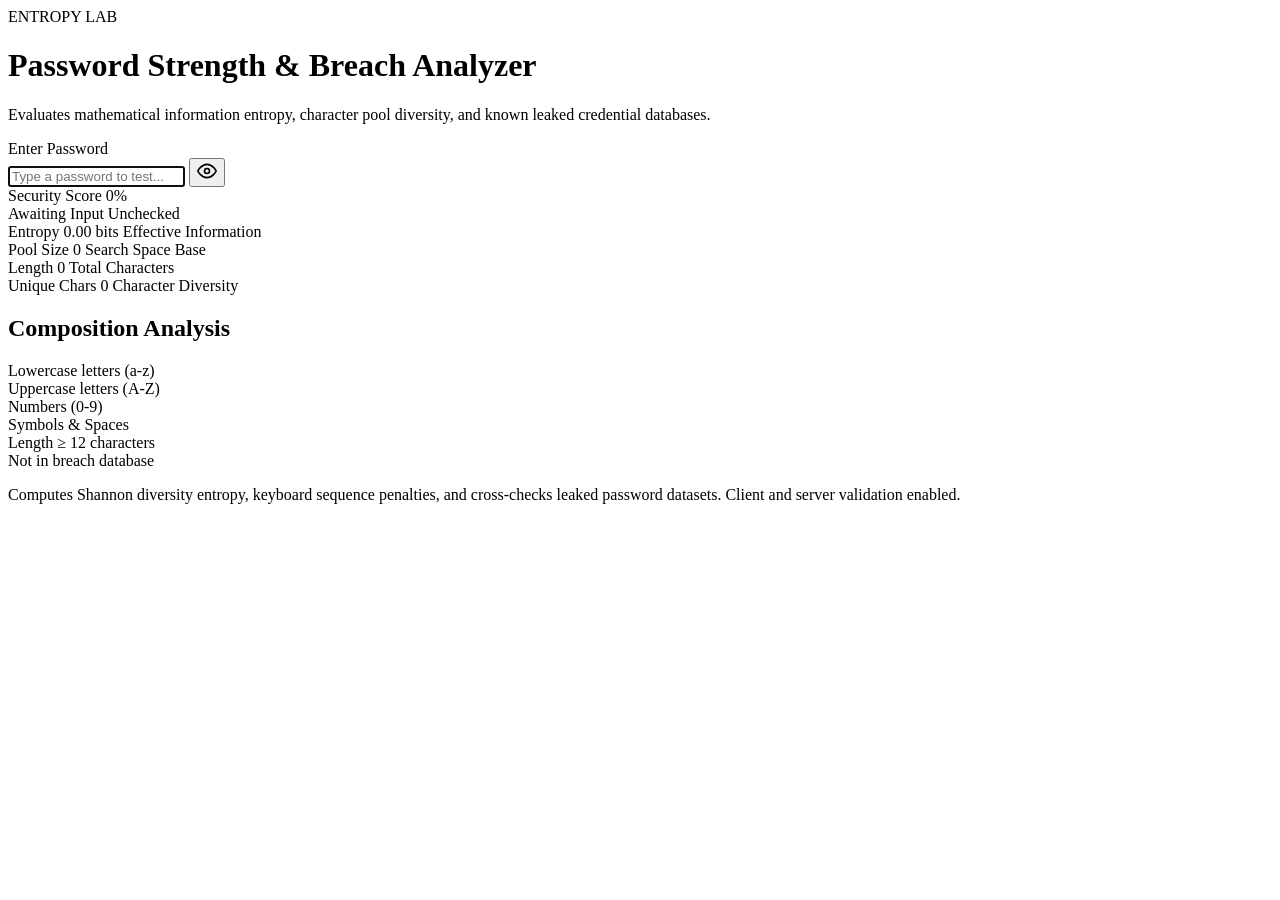
==== public/index.html @ 1df645a5 "Initial commit: Password Strength Checker with Vercel deployment support" ====
<!DOCTYPE html>
<html lang="en">
<head>
  <meta charset="UTF-8" />
  <meta name="viewport" content="width=device-width, initial-scale=1.0" />
  <title>Password Security & Entropy Analyzer</title>
  <link rel="stylesheet" href="/style.css" />
  <link rel="preconnect" href="https://fonts.googleapis.com">
  <link rel="preconnect" href="https://fonts.gstatic.com" crossorigin>
  <link href="https://fonts.googleapis.com/css2?family=JetBrains+Mono:wght@400;500;600&family=Plus+Jakarta+Sans:wght@400;500;600;700&display=swap" rel="stylesheet">
</head>
<body>
  <main class="app-shell">
    <header class="app-header">
      <div class="brand-line">
        <span class="brand-dot"></span>
        <span class="brand-title">ENTROPY LAB</span>
      </div>
      <h1>Password Strength & Breach Analyzer</h1>
      <p class="subtitle">Evaluates mathematical information entropy, character pool diversity, and known leaked credential databases.</p>
    </header>

    <section class="card">
      <div class="input-group">
        <label for="password-input">Enter Password</label>
        <div class="input-wrapper">
          <input 
            type="password" 
            id="password-input" 
            placeholder="Type a password to test..." 
            autocomplete="off"
            spellcheck="false"
            autofocus
          />
          <button type="button" id="toggle-visibility" class="icon-btn" aria-label="Toggle password visibility" title="Show/Hide">
            <svg id="eye-icon" width="20" height="20" viewBox="0 0 24 24" fill="none" stroke="currentColor" stroke-width="2" stroke-linecap="round" stroke-linejoin="round">
              <path d="M1 12s4-8 11-8 11 8 11 8-4 8-11 8-11-8-11-8z"></path>
              <circle cx="12" cy="12" r="3"></circle>
            </svg>
          </button>
        </div>
      </div>

      <div class="meter-container">
        <div class="meter-header">
          <span class="meter-label">Security Score</span>
          <span id="score-text" class="score-display">0%</span>
        </div>
        <div class="meter-track">
          <div id="meter-fill" class="meter-fill"></div>
        </div>
        <div class="status-row">
          <span id="level-badge" class="badge neutral">Awaiting Input</span>
          <span id="breach-status" class="breach-badge clean">Unchecked</span>
        </div>
      </div>

      <div class="metrics-grid">
        <div class="metric-card">
          <span class="metric-label">Entropy</span>
          <span id="metric-entropy" class="metric-value">0.00 bits</span>
          <span class="metric-sub">Effective Information</span>
        </div>
        <div class="metric-card">
          <span class="metric-label">Pool Size</span>
          <span id="metric-pool" class="metric-value">0</span>
          <span class="metric-sub">Search Space Base</span>
        </div>
        <div class="metric-card">
          <span class="metric-label">Length</span>
          <span id="metric-length" class="metric-value">0</span>
          <span class="metric-sub">Total Characters</span>
        </div>
        <div class="metric-card">
          <span class="metric-label">Unique Chars</span>
          <span id="metric-unique" class="metric-value">0</span>
          <span class="metric-sub">Character Diversity</span>
        </div>
      </div>

      <div class="criteria-card">
        <h2 class="criteria-title">Composition Analysis</h2>
        <div class="criteria-list">
          <div id="crit-lower" class="crit-item">
            <span class="crit-indicator"></span>
            <span>Lowercase letters (a-z)</span>
          </div>
          <div id="crit-upper" class="crit-item">
            <span class="crit-indicator"></span>
            <span>Uppercase letters (A-Z)</span>
          </div>
          <div id="crit-digit" class="crit-item">
            <span class="crit-indicator"></span>
            <span>Numbers (0-9)</span>
          </div>
          <div id="crit-symbol" class="crit-item">
            <span class="crit-indicator"></span>
            <span>Symbols &amp; Spaces</span>
          </div>
          <div id="crit-length" class="crit-item">
            <span class="crit-indicator"></span>
            <span>Length &ge; 12 characters</span>
          </div>
          <div id="crit-leak" class="crit-item">
            <span class="crit-indicator"></span>
            <span>Not in breach database</span>
          </div>
        </div>
      </div>
    </section>

    <footer class="app-footer">
      <p>Computes Shannon diversity entropy, keyboard sequence penalties, and cross-checks leaked password datasets. Client and server validation enabled.</p>
    </footer>
  </main>

  <script src="/app.js"></script>
</body>
</html>
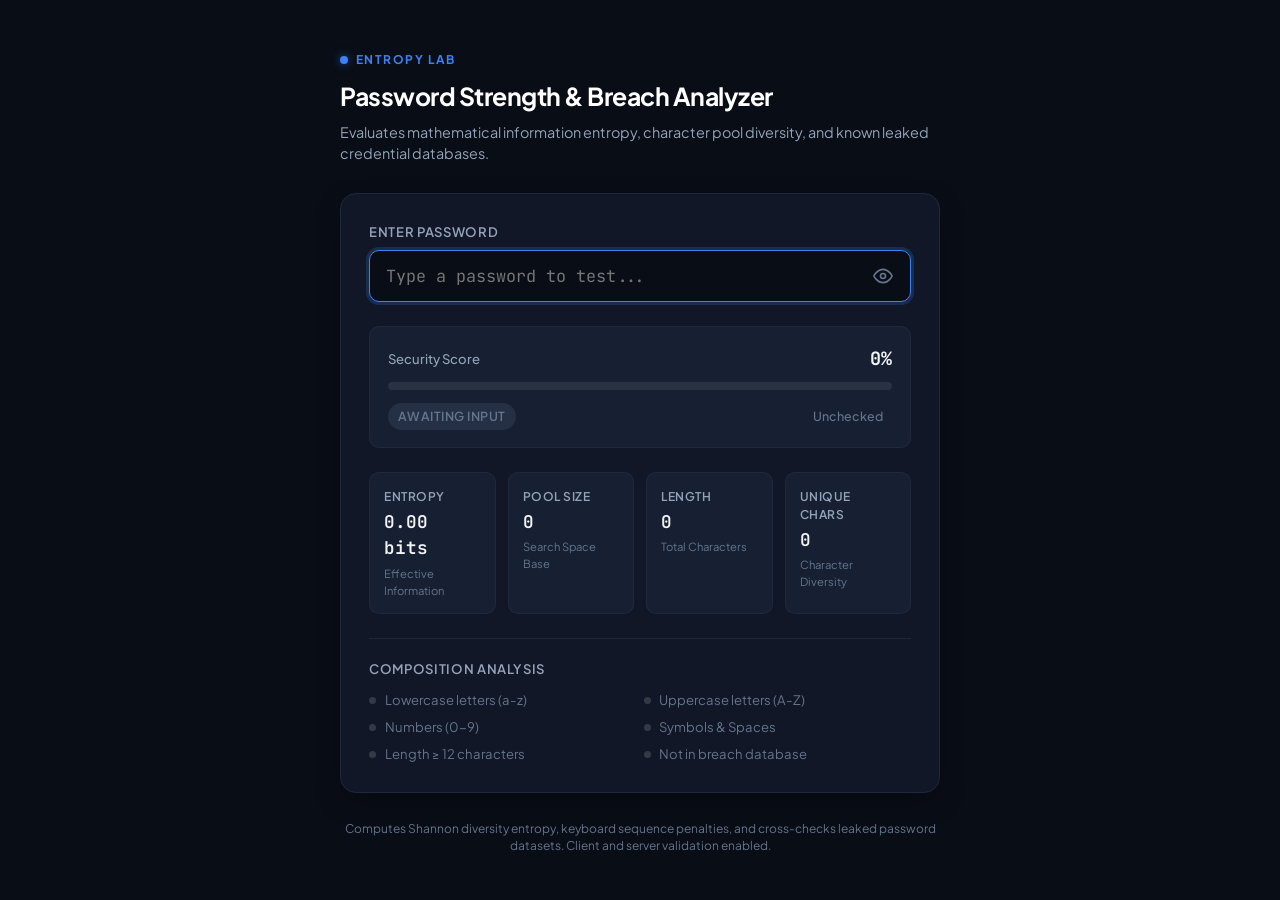
==== commit 707bcf62: "Fresh clean rebuild: complete entropy engine, breach detector, and clean UI" ====
--- a/public/index.html
+++ b/public/index.html
@@ -3,8 +3,8 @@
 <head>
   <meta charset="UTF-8" />
   <meta name="viewport" content="width=device-width, initial-scale=1.0" />
-  <title>Password Security & Entropy Analyzer</title>
-  <link rel="stylesheet" href="/style.css" />
+  <title>Password Security &amp; Entropy Analyzer</title>
+  <link rel="stylesheet" href="style.css" />
   <link rel="preconnect" href="https://fonts.googleapis.com">
   <link rel="preconnect" href="https://fonts.gstatic.com" crossorigin>
   <link href="https://fonts.googleapis.com/css2?family=JetBrains+Mono:wght@400;500;600&family=Plus+Jakarta+Sans:wght@400;500;600;700&display=swap" rel="stylesheet">
@@ -16,7 +16,7 @@
         <span class="brand-dot"></span>
         <span class="brand-title">ENTROPY LAB</span>
       </div>
-      <h1>Password Strength & Breach Analyzer</h1>
+      <h1>Password Strength &amp; Breach Analyzer</h1>
       <p class="subtitle">Evaluates mathematical information entropy, character pool diversity, and known leaked credential databases.</p>
     </header>
 
@@ -114,7 +114,6 @@
     </footer>
   </main>
 
-  <script src="/app.js"></script>
+  <script src="app.js"></script>
 </body>
 </html>
-
--- a/public/style.css
+++ b/public/style.css
@@ -0,0 +1,394 @@
+:root {
+  --bg-main: #090d16;
+  --bg-card: #111726;
+  --bg-card-sub: #172033;
+  --border-color: #1e293b;
+  --border-focus: #3b82f6;
+  
+  --text-main: #f3f4f6;
+  --text-muted: #94a3b8;
+  --text-dim: #64748b;
+
+  --accent-blue: #3b82f6;
+  
+  --color-danger: #ef4444;
+  --color-warning: #f97316;
+  --color-medium: #eab308;
+  --color-strong: #22c55e;
+  --color-super: #10b981;
+  --color-neutral: #64748b;
+
+  --radius-sm: 6px;
+  --radius-md: 10px;
+  --radius-lg: 16px;
+}
+
+* {
+  box-sizing: border-box;
+  margin: 0;
+  padding: 0;
+}
+
+body {
+  font-family: 'Plus Jakarta Sans', -apple-system, BlinkMacSystemFont, "Segoe UI", Roboto, sans-serif;
+  background-color: var(--bg-main);
+  color: var(--text-main);
+  min-height: 100vh;
+  display: flex;
+  align-items: center;
+  justify-content: center;
+  padding: 2rem 1rem;
+  line-height: 1.5;
+  -webkit-font-smoothing: antialiased;
+}
+
+.app-shell {
+  width: 100%;
+  max-width: 600px;
+  display: flex;
+  flex-direction: column;
+  gap: 1.75rem;
+}
+
+.app-header {
+  text-align: left;
+}
+
+.brand-line {
+  display: inline-flex;
+  align-items: center;
+  gap: 0.5rem;
+  margin-bottom: 0.6rem;
+}
+
+.brand-dot {
+  width: 8px;
+  height: 8px;
+  border-radius: 50%;
+  background-color: var(--accent-blue);
+  box-shadow: 0 0 10px rgba(59, 130, 246, 0.6);
+}
+
+.brand-title {
+  font-size: 0.75rem;
+  font-weight: 700;
+  letter-spacing: 0.12em;
+  color: var(--accent-blue);
+  text-transform: uppercase;
+}
+
+.app-header h1 {
+  font-size: 1.55rem;
+  font-weight: 700;
+  letter-spacing: -0.02em;
+  color: #ffffff;
+  margin-bottom: 0.4rem;
+}
+
+.subtitle {
+  font-size: 0.9rem;
+  color: var(--text-muted);
+}
+
+.card {
+  background: var(--bg-card);
+  border: 1px solid var(--border-color);
+  border-radius: var(--radius-lg);
+  padding: 1.75rem;
+  box-shadow: 0 10px 30px -10px rgba(0, 0, 0, 0.5);
+  display: flex;
+  flex-direction: column;
+  gap: 1.5rem;
+}
+
+.input-group {
+  display: flex;
+  flex-direction: column;
+  gap: 0.5rem;
+}
+
+.input-group label {
+  font-size: 0.82rem;
+  font-weight: 600;
+  color: var(--text-muted);
+  text-transform: uppercase;
+  letter-spacing: 0.05em;
+}
+
+.input-wrapper {
+  position: relative;
+  display: flex;
+  align-items: center;
+}
+
+.input-wrapper input {
+  width: 100%;
+  background: var(--bg-main);
+  border: 1px solid var(--border-color);
+  border-radius: var(--radius-md);
+  padding: 0.9rem 3rem 0.9rem 1rem;
+  font-size: 1.05rem;
+  font-family: 'JetBrains Mono', monospace;
+  color: var(--text-main);
+  outline: none;
+  transition: border-color 0.2s ease, box-shadow 0.2s ease;
+}
+
+.input-wrapper input:focus {
+  border-color: var(--border-focus);
+  box-shadow: 0 0 0 3px rgba(59, 130, 246, 0.2);
+}
+
+.icon-btn {
+  position: absolute;
+  right: 0.75rem;
+  background: transparent;
+  border: none;
+  color: var(--text-dim);
+  cursor: pointer;
+  display: flex;
+  align-items: center;
+  justify-content: center;
+  padding: 0.4rem;
+  border-radius: var(--radius-sm);
+  transition: color 0.15s ease, background 0.15s ease;
+}
+
+.icon-btn:hover {
+  color: var(--text-main);
+  background: var(--bg-card-sub);
+}
+
+.meter-container {
+  display: flex;
+  flex-direction: column;
+  gap: 0.6rem;
+  background: var(--bg-card-sub);
+  padding: 1.1rem;
+  border-radius: var(--radius-md);
+  border: 1px solid rgba(255, 255, 255, 0.04);
+}
+
+.meter-header {
+  display: flex;
+  justify-content: space-between;
+  align-items: center;
+}
+
+.meter-label {
+  font-size: 0.82rem;
+  color: var(--text-muted);
+  font-weight: 500;
+}
+
+.score-display {
+  font-family: 'JetBrains Mono', monospace;
+  font-size: 1.15rem;
+  font-weight: 700;
+  color: var(--text-main);
+}
+
+.meter-track {
+  width: 100%;
+  height: 8px;
+  background: rgba(255, 255, 255, 0.08);
+  border-radius: 999px;
+  overflow: hidden;
+}
+
+.meter-fill {
+  height: 100%;
+  width: 0%;
+  background: var(--color-neutral);
+  border-radius: 999px;
+  transition: width 0.35s cubic-bezier(0.4, 0, 0.2, 1), background-color 0.35s ease;
+}
+
+.status-row {
+  display: flex;
+  justify-content: space-between;
+  align-items: center;
+  padding-top: 0.2rem;
+}
+
+.badge {
+  font-size: 0.78rem;
+  font-weight: 600;
+  padding: 0.25rem 0.65rem;
+  border-radius: 999px;
+  text-transform: uppercase;
+  letter-spacing: 0.04em;
+}
+
+.badge.neutral {
+  background: rgba(148, 163, 184, 0.12);
+  color: var(--color-neutral);
+}
+
+.badge.compromised {
+  background: rgba(239, 68, 68, 0.16);
+  color: var(--color-danger);
+  border: 1px solid rgba(239, 68, 68, 0.35);
+}
+
+.badge.very-weak {
+  background: rgba(239, 68, 68, 0.15);
+  color: var(--color-danger);
+}
+
+.badge.weak {
+  background: rgba(249, 115, 22, 0.15);
+  color: var(--color-warning);
+}
+
+.badge.medium {
+  background: rgba(234, 179, 8, 0.15);
+  color: var(--color-medium);
+}
+
+.badge.strong {
+  background: rgba(34, 197, 94, 0.15);
+  color: var(--color-strong);
+}
+
+.badge.very-strong {
+  background: rgba(16, 185, 129, 0.15);
+  color: var(--color-super);
+}
+
+.breach-badge {
+  font-size: 0.78rem;
+  font-weight: 500;
+  padding: 0.25rem 0.6rem;
+  border-radius: var(--radius-sm);
+  display: inline-flex;
+  align-items: center;
+  gap: 0.35rem;
+}
+
+.breach-badge.clean {
+  color: var(--text-dim);
+}
+
+.breach-badge.safe {
+  color: var(--color-strong);
+  background: rgba(34, 197, 94, 0.08);
+}
+
+.breach-badge.compromised {
+  color: var(--color-danger);
+  background: rgba(239, 68, 68, 0.12);
+  font-weight: 600;
+}
+
+.metrics-grid {
+  display: grid;
+  grid-template-columns: repeat(2, 1fr);
+  gap: 0.75rem;
+}
+
+@media (min-width: 520px) {
+  .metrics-grid {
+    grid-template-columns: repeat(4, 1fr);
+  }
+}
+
+.metric-card {
+  background: var(--bg-card-sub);
+  border: 1px solid rgba(255, 255, 255, 0.04);
+  padding: 0.9rem;
+  border-radius: var(--radius-md);
+  display: flex;
+  flex-direction: column;
+  gap: 0.2rem;
+}
+
+.metric-label {
+  font-size: 0.75rem;
+  color: var(--text-muted);
+  text-transform: uppercase;
+  letter-spacing: 0.04em;
+  font-weight: 600;
+}
+
+.metric-value {
+  font-family: 'JetBrains Mono', monospace;
+  font-size: 1.1rem;
+  font-weight: 600;
+  color: var(--text-main);
+}
+
+.metric-sub {
+  font-size: 0.7rem;
+  color: var(--text-dim);
+}
+
+.criteria-card {
+  display: flex;
+  flex-direction: column;
+  gap: 0.75rem;
+  border-top: 1px solid var(--border-color);
+  padding-top: 1.25rem;
+}
+
+.criteria-title {
+  font-size: 0.82rem;
+  font-weight: 600;
+  color: var(--text-muted);
+  text-transform: uppercase;
+  letter-spacing: 0.05em;
+}
+
+.criteria-list {
+  display: grid;
+  grid-template-columns: 1fr;
+  gap: 0.45rem;
+}
+
+@media (min-width: 480px) {
+  .criteria-list {
+    grid-template-columns: 1fr 1fr;
+  }
+}
+
+.crit-item {
+  display: flex;
+  align-items: center;
+  gap: 0.55rem;
+  font-size: 0.82rem;
+  color: var(--text-dim);
+  transition: color 0.2s ease;
+}
+
+.crit-indicator {
+  width: 7px;
+  height: 7px;
+  border-radius: 50%;
+  background: rgba(255, 255, 255, 0.15);
+  transition: background 0.2s ease, box-shadow 0.2s ease;
+}
+
+.crit-item.valid {
+  color: var(--text-main);
+}
+
+.crit-item.valid .crit-indicator {
+  background: var(--color-strong);
+  box-shadow: 0 0 6px rgba(34, 197, 94, 0.5);
+}
+
+.crit-item.failed {
+  color: var(--color-danger);
+}
+
+.crit-item.failed .crit-indicator {
+  background: var(--color-danger);
+  box-shadow: 0 0 6px rgba(239, 68, 68, 0.5);
+}
+
+.app-footer {
+  text-align: center;
+  font-size: 0.75rem;
+  color: var(--text-dim);
+  line-height: 1.4;
+}
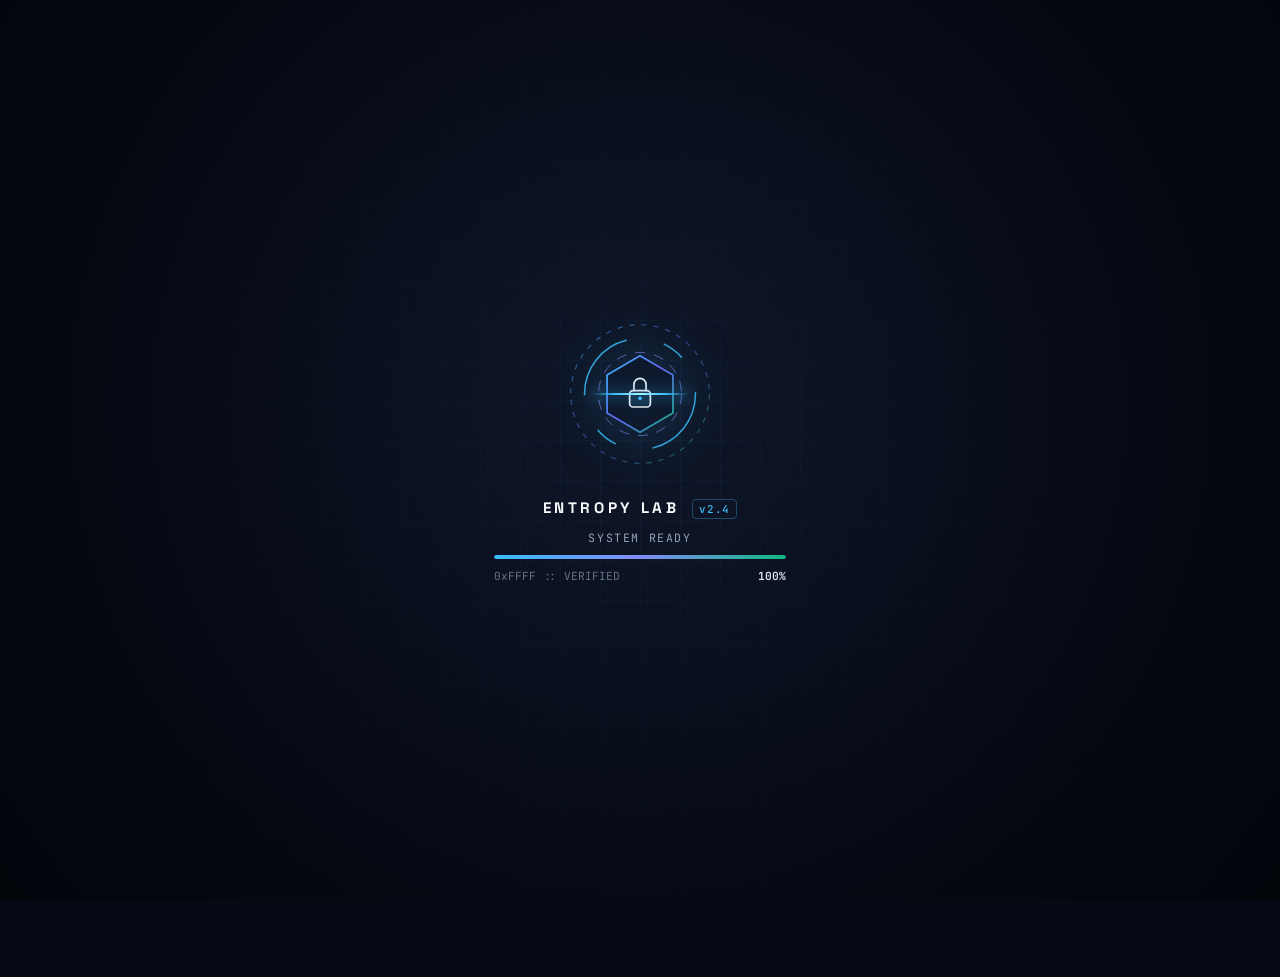
==== commit 0518f399: "Upgrade frontend with preloader, reactive canvas graphics, and entropy animations" ====
--- a/public/index.html
+++ b/public/index.html
@@ -3,34 +3,144 @@
 <head>
   <meta charset="UTF-8" />
   <meta name="viewport" content="width=device-width, initial-scale=1.0" />
-  <title>Password Security &amp; Entropy Analyzer</title>
+  <title>Entropy Lab — Password Security &amp; Breach Analyzer</title>
   <link rel="stylesheet" href="style.css" />
-  <link rel="preconnect" href="https://fonts.googleapis.com">
-  <link rel="preconnect" href="https://fonts.gstatic.com" crossorigin>
-  <link href="https://fonts.googleapis.com/css2?family=JetBrains+Mono:wght@400;500;600&family=Plus+Jakarta+Sans:wght@400;500;600;700&display=swap" rel="stylesheet">
+  <link rel="preconnect" href="https://fonts.googleapis.com" />
+  <link rel="preconnect" href="https://fonts.gstatic.com" crossorigin />
+  <link href="https://fonts.googleapis.com/css2?family=JetBrains+Mono:wght@400;500;600;700&family=Space+Grotesk:wght@500;600;700&family=Plus+Jakarta+Sans:wght@400;500;600;700&display=swap" rel="stylesheet" />
 </head>
-<body>
+<body class="is-loading" data-state="neutral">
+  <!-- Preloader / Intro Sequence -->
+  <div id="preloader" class="preloader" aria-label="Initializing security analyzer">
+    <div class="preloader-grid"></div>
+    <div class="preloader-core">
+      <div class="preloader-emblem">
+        <svg class="preloader-svg" viewBox="0 0 180 180" fill="none" xmlns="http://www.w3.org/2000/svg" aria-hidden="true">
+          <defs>
+            <linearGradient id="preGrad" x1="0%" y1="0%" x2="100%" y2="100%">
+              <stop offset="0%" stop-color="#38bdf8" />
+              <stop offset="50%" stop-color="#6366f1" />
+              <stop offset="100%" stop-color="#10b981" />
+            </linearGradient>
+          </defs>
+          <!-- Outer dashed orbital ring -->
+          <circle class="pre-ring-outer" cx="90" cy="90" r="80" stroke="url(#preGrad)" stroke-width="1.25" stroke-dasharray="6 8" opacity="0.55" />
+          <!-- Mid rotating arc -->
+          <circle class="pre-ring-mid" cx="90" cy="90" r="64" stroke="#38bdf8" stroke-width="1.75" stroke-dasharray="85 45 25 45" stroke-linecap="round" opacity="0.85" />
+          <!-- Inner counter-rotating ring -->
+          <circle class="pre-ring-inner" cx="90" cy="90" r="48" stroke="#818cf8" stroke-width="1" stroke-dasharray="12 10" opacity="0.7" />
+          <!-- Hexagonal Shield -->
+          <polygon class="pre-hex" points="90,46 128,68 128,112 90,134 52,112 52,68" stroke="url(#preGrad)" stroke-width="2" fill="rgba(15, 23, 42, 0.72)" />
+          <!-- Inner Lock Glyph -->
+          <rect x="78" y="86" width="24" height="19" rx="4" stroke="#e2e8f0" stroke-width="2" fill="rgba(56, 189, 248, 0.12)" />
+          <path d="M83 86V79C83 75.134 86.134 72 90 72C93.866 72 97 75.134 97 79V86" stroke="#e2e8f0" stroke-width="2" stroke-linecap="round" />
+          <circle cx="90" cy="95" r="2.2" fill="#38bdf8" />
+        </svg>
+        <div class="preloader-scanline"></div>
+      </div>
+
+      <div class="preloader-meta">
+        <div class="preloader-brand">ENTROPY LAB <span class="preloader-ver">v2.4</span></div>
+        <div id="preloader-status" class="preloader-status">INITIALIZING CRYPTO ENGINE</div>
+        <div class="preloader-bar-wrap">
+          <div id="preloader-bar" class="preloader-bar"></div>
+        </div>
+        <div class="preloader-telemetry">
+          <span id="preloader-hex" class="preloader-hex">0x4A9F :: 0xC21E</span>
+          <span id="preloader-percent" class="preloader-percent">00%</span>
+        </div>
+      </div>
+    </div>
+  </div>
+
+  <!-- Dynamic Atmospheric Background -->
+  <div class="bg-stage" aria-hidden="true">
+    <canvas id="bg-canvas"></canvas>
+    <div class="bg-grid"></div>
+    <div class="bg-orb orb-1"></div>
+    <div class="bg-orb orb-2"></div>
+    <div class="bg-vignette"></div>
+  </div>
+
+  <!-- Main Application Shell -->
   <main class="app-shell">
-    <header class="app-header">
-      <div class="brand-line">
-        <span class="brand-dot"></span>
-        <span class="brand-title">ENTROPY LAB</span>
-      </div>
-      <h1>Password Strength &amp; Breach Analyzer</h1>
-      <p class="subtitle">Evaluates mathematical information entropy, character pool diversity, and known leaked credential databases.</p>
+    <header class="app-header reveal-item" style="--delay: 0.05s">
+      <div class="header-top">
+        <div class="brand-pill">
+          <span class="brand-pulse"></span>
+          <span class="brand-title">ENTROPY LAB</span>
+          <span class="brand-sep"></span>
+          <span class="brand-tag">CRYPTO ANALYZER</span>
+        </div>
+        <div class="live-indicator" id="engine-status">
+          <span class="live-dot"></span>
+          <span class="live-text">ENGINE READY</span>
+        </div>
+      </div>
+
+      <div class="hero-row">
+        <div class="hero-copy">
+          <h1>Password Strength &amp; <span class="gradient-text">Breach Intelligence</span></h1>
+          <p class="subtitle">Real-time Shannon diversity entropy, sequential walk penalties, and live breached credential cross-verification.</p>
+        </div>
+        <div class="hero-emblem" aria-hidden="true">
+          <svg viewBox="0 0 88 88" fill="none" xmlns="http://www.w3.org/2000/svg">
+            <circle class="hero-orbit-1" cx="44" cy="44" r="39" stroke="currentColor" stroke-width="1" stroke-dasharray="4 6" opacity="0.4" />
+            <circle class="hero-orbit-2" cx="44" cy="44" r="30" stroke="currentColor" stroke-width="1.4" stroke-dasharray="40 24" stroke-linecap="round" opacity="0.7" />
+            <path d="M44 20L64 28V43C64 55.2 55.5 65.5 44 69C32.5 65.5 24 55.2 24 43V28L44 20Z" stroke="currentColor" stroke-width="1.8" fill="rgba(15,23,42,0.55)" />
+            <path class="hero-core-line" d="M36 44L41.5 49.5L53 38" stroke="currentColor" stroke-width="2.2" stroke-linecap="round" stroke-linejoin="round" />
+          </svg>
+        </div>
+      </div>
     </header>
 
-    <section class="card">
+    <section class="card glass-card reveal-item" id="main-card" style="--delay: 0.14s">
+      <div class="card-spotlight" aria-hidden="true"></div>
+
+      <!-- Input Section -->
       <div class="input-group">
-        <label for="password-input">Enter Password</label>
-        <div class="input-wrapper">
-          <input 
-            type="password" 
-            id="password-input" 
-            placeholder="Type a password to test..." 
+        <div class="input-label-row">
+          <label for="password-input">
+            <svg class="inline-svg" width="14" height="14" viewBox="0 0 24 24" fill="none" stroke="currentColor" stroke-width="2" stroke-linecap="round" stroke-linejoin="round" aria-hidden="true">
+              <rect x="3" y="11" width="18" height="11" rx="2" ry="2"></rect>
+              <path d="M7 11V7a5 5 0 0 1 10 0v4"></path>
+            </svg>
+            <span>Target Credential</span>
+          </label>
+          <div class="input-actions">
+            <button type="button" id="generate-btn" class="ghost-action-btn" title="Generate high-entropy password">
+              <svg width="13" height="13" viewBox="0 0 24 24" fill="none" stroke="currentColor" stroke-width="2.2" stroke-linecap="round" stroke-linejoin="round" aria-hidden="true">
+                <polyline points="23 4 23 10 17 10"></polyline>
+                <polyline points="1 20 1 14 7 14"></polyline>
+                <path d="M3.51 9a9 9 0 0 1 14.85-3.36L23 10M1 14l4.64 4.36A9 9 0 0 0 20.49 15"></path>
+              </svg>
+              <span>Generate</span>
+            </button>
+            <button type="button" id="copy-btn" class="ghost-action-btn" title="Copy password">
+              <svg width="13" height="13" viewBox="0 0 24 24" fill="none" stroke="currentColor" stroke-width="2.2" stroke-linecap="round" stroke-linejoin="round" aria-hidden="true">
+                <rect x="9" y="9" width="13" height="13" rx="2" ry="2"></rect>
+                <path d="M5 15H4a2 2 0 0 1-2-2V4a2 2 0 0 1 2-2h9a2 2 0 0 1 2 2v1"></path>
+              </svg>
+              <span id="copy-label">Copy</span>
+            </button>
+            <button type="button" id="clear-btn" class="ghost-action-btn" title="Clear input">
+              <svg width="13" height="13" viewBox="0 0 24 24" fill="none" stroke="currentColor" stroke-width="2.2" stroke-linecap="round" stroke-linejoin="round" aria-hidden="true">
+                <line x1="18" y1="6" x2="6" y2="18"></line>
+                <line x1="6" y1="6" x2="18" y2="18"></line>
+              </svg>
+              <span>Clear</span>
+            </button>
+          </div>
+        </div>
+
+        <div class="input-wrapper" id="input-wrapper">
+          <div class="input-scan-beam" id="input-scan-beam" aria-hidden="true"></div>
+          <input
+            type="password"
+            id="password-input"
+            placeholder="Enter a password to evaluate entropy..."
             autocomplete="off"
             spellcheck="false"
-            autofocus
           />
           <button type="button" id="toggle-visibility" class="icon-btn" aria-label="Toggle password visibility" title="Show/Hide">
             <svg id="eye-icon" width="20" height="20" viewBox="0 0 24 24" fill="none" stroke="currentColor" stroke-width="2" stroke-linecap="round" stroke-linejoin="round">
@@ -41,76 +151,196 @@
         </div>
       </div>
 
-      <div class="meter-container">
-        <div class="meter-header">
-          <span class="meter-label">Security Score</span>
-          <span id="score-text" class="score-display">0%</span>
-        </div>
-        <div class="meter-track">
-          <div id="meter-fill" class="meter-fill"></div>
-        </div>
-        <div class="status-row">
-          <span id="level-badge" class="badge neutral">Awaiting Input</span>
-          <span id="breach-status" class="breach-badge clean">Unchecked</span>
-        </div>
-      </div>
-
-      <div class="metrics-grid">
+      <!-- Visual Security Telemetry Dashboard (Radial Gauge + Linear Meter + Waveform) -->
+      <div class="telemetry-panel">
+        <!-- Radial Entropy Gauge -->
+        <div class="radial-gauge-box">
+          <svg class="radial-svg" viewBox="0 0 140 140" aria-hidden="true">
+            <defs>
+              <filter id="ringGlow" x="-30%" y="-30%" width="160%" height="160%">
+                <feGaussianBlur stdDeviation="3.5" result="blur" />
+                <feMerge>
+                  <feMergeNode in="blur" />
+                  <feMergeNode in="SourceGraphic" />
+                </feMerge>
+              </filter>
+            </defs>
+            <!-- Outer decorative ticks -->
+            <circle class="gauge-ticks" cx="70" cy="70" r="62" stroke="rgba(148,163,184,0.18)" stroke-width="1.5" stroke-dasharray="2 7" fill="none" />
+            <!-- Track -->
+            <circle class="gauge-track" cx="70" cy="70" r="52" stroke="rgba(255,255,255,0.07)" stroke-width="8" fill="none" />
+            <!-- Active Progress Arc -->
+            <circle
+              id="gauge-progress"
+              class="gauge-progress"
+              cx="70"
+              cy="70"
+              r="52"
+              stroke="var(--state-color)"
+              stroke-width="8"
+              stroke-linecap="round"
+              fill="none"
+              stroke-dasharray="326.73"
+              stroke-dashoffset="326.73"
+              filter="url(#ringGlow)"
+            />
+          </svg>
+          <div class="radial-center">
+            <svg id="shield-state-icon" class="shield-state-icon" width="22" height="22" viewBox="0 0 24 24" fill="none" stroke="currentColor" stroke-width="2" stroke-linecap="round" stroke-linejoin="round" aria-hidden="true">
+              <path d="M12 22s8-4 8-10V5l-8-3-8 3v7c0 6 8 10 8 10z"></path>
+            </svg>
+            <span id="score-text" class="score-display">0%</span>
+            <span class="score-caption">SECURITY</span>
+          </div>
+        </div>
+
+        <!-- Right-side Meter + Status + Crack Estimate -->
+        <div class="meter-container">
+          <div class="status-row">
+            <span id="level-badge" class="badge neutral">Awaiting Input</span>
+            <span id="breach-status" class="breach-badge clean">
+              <svg class="breach-svg" width="13" height="13" viewBox="0 0 24 24" fill="none" stroke="currentColor" stroke-width="2.2" stroke-linecap="round" stroke-linejoin="round" aria-hidden="true">
+                <circle cx="12" cy="12" r="10"></circle>
+                <line x1="12" y1="8" x2="12" y2="12"></line>
+                <line x1="12" y1="16" x2="12.01" y2="16"></line>
+              </svg>
+              <span id="breach-text">Unchecked</span>
+            </span>
+          </div>
+
+          <div class="meter-track">
+            <div id="meter-fill" class="meter-fill">
+              <div class="meter-shimmer"></div>
+            </div>
+            <div class="meter-segments" aria-hidden="true">
+              <span></span><span></span><span></span><span></span>
+            </div>
+          </div>
+
+          <!-- Per-character Entropy Spectrum Visualizer -->
+          <div class="spectrum-box">
+            <div class="spectrum-header">
+              <span class="spectrum-title">CHARACTER ENTROPY SPECTRUM</span>
+              <span id="crack-time" class="crack-time">Est. crack: —</span>
+            </div>
+            <div id="entropy-visualizer" class="entropy-visualizer" aria-label="Per-character entropy distribution">
+              <div class="visualizer-empty">Awaiting keystroke stream...</div>
+            </div>
+          </div>
+        </div>
+      </div>
+
+      <!-- Metrics Grid -->
+      <div class="metrics-grid reveal-item" style="--delay: 0.22s">
         <div class="metric-card">
-          <span class="metric-label">Entropy</span>
+          <div class="metric-head">
+            <span class="metric-label">Entropy</span>
+            <svg width="14" height="14" viewBox="0 0 24 24" fill="none" stroke="currentColor" stroke-width="2" stroke-linecap="round" stroke-linejoin="round" aria-hidden="true">
+              <polyline points="22 12 18 12 15 21 9 3 6 12 2 12"></polyline>
+            </svg>
+          </div>
           <span id="metric-entropy" class="metric-value">0.00 bits</span>
           <span class="metric-sub">Effective Information</span>
         </div>
+
         <div class="metric-card">
-          <span class="metric-label">Pool Size</span>
+          <div class="metric-head">
+            <span class="metric-label">Pool Size</span>
+            <svg width="14" height="14" viewBox="0 0 24 24" fill="none" stroke="currentColor" stroke-width="2" stroke-linecap="round" stroke-linejoin="round" aria-hidden="true">
+              <rect x="3" y="3" width="7" height="7"></rect>
+              <rect x="14" y="3" width="7" height="7"></rect>
+              <rect x="14" y="14" width="7" height="7"></rect>
+              <rect x="3" y="14" width="7" height="7"></rect>
+            </svg>
+          </div>
           <span id="metric-pool" class="metric-value">0</span>
           <span class="metric-sub">Search Space Base</span>
         </div>
+
         <div class="metric-card">
-          <span class="metric-label">Length</span>
+          <div class="metric-head">
+            <span class="metric-label">Length</span>
+            <svg width="14" height="14" viewBox="0 0 24 24" fill="none" stroke="currentColor" stroke-width="2" stroke-linecap="round" stroke-linejoin="round" aria-hidden="true">
+              <path d="M21 6H3"></path>
+              <path d="M21 12H9"></path>
+              <path d="M21 18H15"></path>
+            </svg>
+          </div>
           <span id="metric-length" class="metric-value">0</span>
           <span class="metric-sub">Total Characters</span>
         </div>
+
         <div class="metric-card">
-          <span class="metric-label">Unique Chars</span>
+          <div class="metric-head">
+            <span class="metric-label">Unique</span>
+            <svg width="14" height="14" viewBox="0 0 24 24" fill="none" stroke="currentColor" stroke-width="2" stroke-linecap="round" stroke-linejoin="round" aria-hidden="true">
+              <polygon points="12 2 2 7 12 12 22 7 12 2"></polygon>
+              <polyline points="2 17 12 22 22 17"></polyline>
+              <polyline points="2 12 12 17 22 12"></polyline>
+            </svg>
+          </div>
           <span id="metric-unique" class="metric-value">0</span>
           <span class="metric-sub">Character Diversity</span>
         </div>
       </div>
 
-      <div class="criteria-card">
-        <h2 class="criteria-title">Composition Analysis</h2>
+      <!-- Composition Analysis -->
+      <div class="criteria-card reveal-item" style="--delay: 0.30s">
+        <div class="criteria-header">
+          <h2 class="criteria-title">Composition &amp; Vector Audit</h2>
+          <span id="criteria-counter" class="criteria-counter">0 / 6 PASSED</span>
+        </div>
         <div class="criteria-list">
           <div id="crit-lower" class="crit-item">
-            <span class="crit-indicator"></span>
-            <span>Lowercase letters (a-z)</span>
+            <span class="crit-icon-box" aria-hidden="true">
+              <svg class="crit-check" viewBox="0 0 16 16" fill="none"><path d="M3.5 8.5L6.5 11.5L12.5 4.5" stroke="currentColor" stroke-width="2" stroke-linecap="round" stroke-linejoin="round"/></svg>
+            </span>
+            <span>Lowercase letters (a–z)</span>
           </div>
           <div id="crit-upper" class="crit-item">
-            <span class="crit-indicator"></span>
-            <span>Uppercase letters (A-Z)</span>
+            <span class="crit-icon-box" aria-hidden="true">
+              <svg class="crit-check" viewBox="0 0 16 16" fill="none"><path d="M3.5 8.5L6.5 11.5L12.5 4.5" stroke="currentColor" stroke-width="2" stroke-linecap="round" stroke-linejoin="round"/></svg>
+            </span>
+            <span>Uppercase letters (A–Z)</span>
           </div>
           <div id="crit-digit" class="crit-item">
-            <span class="crit-indicator"></span>
-            <span>Numbers (0-9)</span>
+            <span class="crit-icon-box" aria-hidden="true">
+              <svg class="crit-check" viewBox="0 0 16 16" fill="none"><path d="M3.5 8.5L6.5 11.5L12.5 4.5" stroke="currentColor" stroke-width="2" stroke-linecap="round" stroke-linejoin="round"/></svg>
+            </span>
+            <span>Numbers (0–9)</span>
           </div>
           <div id="crit-symbol" class="crit-item">
-            <span class="crit-indicator"></span>
+            <span class="crit-icon-box" aria-hidden="true">
+              <svg class="crit-check" viewBox="0 0 16 16" fill="none"><path d="M3.5 8.5L6.5 11.5L12.5 4.5" stroke="currentColor" stroke-width="2" stroke-linecap="round" stroke-linejoin="round"/></svg>
+            </span>
             <span>Symbols &amp; Spaces</span>
           </div>
           <div id="crit-length" class="crit-item">
-            <span class="crit-indicator"></span>
+            <span class="crit-icon-box" aria-hidden="true">
+              <svg class="crit-check" viewBox="0 0 16 16" fill="none"><path d="M3.5 8.5L6.5 11.5L12.5 4.5" stroke="currentColor" stroke-width="2" stroke-linecap="round" stroke-linejoin="round"/></svg>
+            </span>
             <span>Length &ge; 12 characters</span>
           </div>
           <div id="crit-leak" class="crit-item">
-            <span class="crit-indicator"></span>
-            <span>Not in breach database</span>
+            <span class="crit-icon-box" aria-hidden="true">
+              <svg class="crit-check" viewBox="0 0 16 16" fill="none"><path d="M3.5 8.5L6.5 11.5L12.5 4.5" stroke="currentColor" stroke-width="2" stroke-linecap="round" stroke-linejoin="round"/></svg>
+              <svg class="crit-cross" viewBox="0 0 16 16" fill="none"><path d="M4.5 4.5L11.5 11.5M11.5 4.5L4.5 11.5" stroke="currentColor" stroke-width="2" stroke-linecap="round"/></svg>
+            </span>
+            <span class="crit-label-text">Not in breach database</span>
           </div>
         </div>
       </div>
     </section>
 
-    <footer class="app-footer">
-      <p>Computes Shannon diversity entropy, keyboard sequence penalties, and cross-checks leaked password datasets. Client and server validation enabled.</p>
+    <footer class="app-footer reveal-item" style="--delay: 0.36s">
+      <div class="footer-line">
+        <span>SHANNON ENTROPY ENGINE</span>
+        <span class="footer-dot"></span>
+        <span>REPETITION PENALTY: 0 BITS</span>
+        <span class="footer-dot"></span>
+        <span>ZERO-STORAGE VERIFICATION</span>
+      </div>
+      <p>Evaluates incremental surprise entropy, detects keyboard walks, and cross-checks known leaked credential datasets.</p>
     </footer>
   </main>
 
--- a/public/style.css
+++ b/public/style.css
@@ -1,26 +1,75 @@
 :root {
-  --bg-main: #090d16;
-  --bg-card: #111726;
-  --bg-card-sub: #172033;
-  --border-color: #1e293b;
-  --border-focus: #3b82f6;
-  
-  --text-main: #f3f4f6;
+  --bg-main: #060913;
+  --bg-surface: rgba(13, 19, 34, 0.78);
+  --bg-sub: rgba(19, 28, 49, 0.72);
+  --bg-input: rgba(7, 11, 22, 0.88);
+  --border-color: rgba(148, 163, 184, 0.14);
+  --border-bright: rgba(148, 163, 184, 0.28);
+
+  --text-main: #f8fafc;
   --text-muted: #94a3b8;
   --text-dim: #64748b;
 
-  --accent-blue: #3b82f6;
-  
+  --accent-cyan: #38bdf8;
+  --accent-indigo: #6366f1;
+
   --color-danger: #ef4444;
   --color-warning: #f97316;
   --color-medium: #eab308;
   --color-strong: #22c55e;
   --color-super: #10b981;
-  --color-neutral: #64748b;
-
-  --radius-sm: 6px;
-  --radius-md: 10px;
-  --radius-lg: 16px;
+  --color-neutral: #38bdf8;
+
+  /* Reactive state theme tokens */
+  --state-color: #38bdf8;
+  --state-glow: rgba(56, 189, 248, 0.35);
+  --state-soft: rgba(56, 189, 248, 0.12);
+
+  --radius-sm: 8px;
+  --radius-md: 12px;
+  --radius-lg: 20px;
+}
+
+body[data-state="neutral"] {
+  --state-color: #38bdf8;
+  --state-glow: rgba(56, 189, 248, 0.32);
+  --state-soft: rgba(56, 189, 248, 0.12);
+}
+
+body[data-state="compromised"] {
+  --state-color: #ef4444;
+  --state-glow: rgba(239, 68, 68, 0.45);
+  --state-soft: rgba(239, 68, 68, 0.16);
+}
+
+body[data-state="very-weak"] {
+  --state-color: #ef4444;
+  --state-glow: rgba(239, 68, 68, 0.38);
+  --state-soft: rgba(239, 68, 68, 0.14);
+}
+
+body[data-state="weak"] {
+  --state-color: #f97316;
+  --state-glow: rgba(249, 115, 22, 0.38);
+  --state-soft: rgba(249, 115, 22, 0.14);
+}
+
+body[data-state="medium"] {
+  --state-color: #eab308;
+  --state-glow: rgba(234, 179, 8, 0.36);
+  --state-soft: rgba(234, 179, 8, 0.14);
+}
+
+body[data-state="strong"] {
+  --state-color: #22c55e;
+  --state-glow: rgba(34, 197, 94, 0.38);
+  --state-soft: rgba(34, 197, 94, 0.14);
+}
+
+body[data-state="very-strong"] {
+  --state-color: #10b981;
+  --state-glow: rgba(16, 185, 129, 0.45);
+  --state-soft: rgba(16, 185, 129, 0.16);
 }
 
 * {
@@ -29,119 +78,610 @@
   padding: 0;
 }
 
+html,
 body {
-  font-family: 'Plus Jakarta Sans', -apple-system, BlinkMacSystemFont, "Segoe UI", Roboto, sans-serif;
+  min-height: 100%;
   background-color: var(--bg-main);
   color: var(--text-main);
-  min-height: 100vh;
-  display: flex;
-  align-items: center;
-  justify-content: center;
-  padding: 2rem 1rem;
+  font-family: 'Plus Jakarta Sans', -apple-system, BlinkMacSystemFont, 'Segoe UI', Roboto, sans-serif;
   line-height: 1.5;
   -webkit-font-smoothing: antialiased;
-}
-
+  overflow-x: hidden;
+}
+
+body {
+  display: flex;
+  align-items: center;
+  justify-content: center;
+  padding: 2.25rem 1.15rem;
+  position: relative;
+}
+
+body.is-loading {
+  overflow: hidden;
+}
+
+/* =========================================================
+   PRELOADER / INTRO SEQUENCE
+   ========================================================= */
+.preloader {
+  position: fixed;
+  inset: 0;
+  z-index: 9999;
+  background: radial-gradient(circle at 50% 45%, #0f172a 0%, #050811 70%, #03050b 100%);
+  display: flex;
+  align-items: center;
+  justify-content: center;
+  transition: opacity 0.65s cubic-bezier(0.22, 1, 0.36, 1),
+              transform 0.65s cubic-bezier(0.22, 1, 0.36, 1),
+              filter 0.65s ease,
+              visibility 0.65s ease;
+}
+
+.preloader.fade-out {
+  opacity: 0;
+  transform: scale(1.05);
+  filter: blur(10px);
+  visibility: hidden;
+  pointer-events: none;
+}
+
+.preloader-grid {
+  position: absolute;
+  inset: 0;
+  background-image:
+    linear-gradient(rgba(56, 189, 248, 0.05) 1px, transparent 1px),
+    linear-gradient(90deg, rgba(56, 189, 248, 0.05) 1px, transparent 1px);
+  background-size: 40px 40px;
+  mask-image: radial-gradient(circle at center, rgba(0, 0, 0, 0.9) 0%, transparent 72%);
+  -webkit-mask-image: radial-gradient(circle at center, rgba(0, 0, 0, 0.9) 0%, transparent 72%);
+}
+
+.preloader-core {
+  position: relative;
+  display: flex;
+  flex-direction: column;
+  align-items: center;
+  gap: 1.6rem;
+  padding: 1.5rem;
+  width: min(340px, 90vw);
+}
+
+.preloader-emblem {
+  position: relative;
+  width: 156px;
+  height: 156px;
+  display: flex;
+  align-items: center;
+  justify-content: center;
+  filter: drop-shadow(0 0 28px rgba(56, 189, 248, 0.25));
+}
+
+.preloader-svg {
+  width: 100%;
+  height: 100%;
+}
+
+.pre-ring-outer {
+  transform-origin: 90px 90px;
+  animation: spinCW 14s linear infinite;
+}
+
+.pre-ring-mid {
+  transform-origin: 90px 90px;
+  animation: spinCCW 4.2s cubic-bezier(0.45, 0.05, 0.55, 0.95) infinite;
+}
+
+.pre-ring-inner {
+  transform-origin: 90px 90px;
+  animation: spinCW 7s linear infinite;
+}
+
+.pre-hex {
+  animation: hexPulse 1.8s ease-in-out infinite;
+}
+
+.preloader-scanline {
+  position: absolute;
+  left: 18%;
+  right: 18%;
+  height: 2px;
+  background: linear-gradient(90deg, transparent, #38bdf8, #a5f3fc, #38bdf8, transparent);
+  box-shadow: 0 0 14px #38bdf8;
+  border-radius: 999px;
+  animation: scanSweep 1.35s ease-in-out infinite;
+}
+
+.preloader-meta {
+  width: 100%;
+  display: flex;
+  flex-direction: column;
+  align-items: center;
+  gap: 0.55rem;
+}
+
+.preloader-brand {
+  font-family: 'Space Grotesk', sans-serif;
+  font-size: 0.95rem;
+  font-weight: 700;
+  letter-spacing: 0.24em;
+  color: #f8fafc;
+}
+
+.preloader-ver {
+  font-family: 'JetBrains Mono', monospace;
+  font-size: 0.68rem;
+  font-weight: 500;
+  letter-spacing: 0.06em;
+  color: var(--accent-cyan);
+  padding: 0.12rem 0.4rem;
+  border: 1px solid rgba(56, 189, 248, 0.32);
+  border-radius: 4px;
+  vertical-align: middle;
+  margin-left: 0.3rem;
+}
+
+.preloader-status {
+  font-family: 'JetBrains Mono', monospace;
+  font-size: 0.72rem;
+  letter-spacing: 0.14em;
+  color: var(--text-muted);
+  min-height: 1.1em;
+}
+
+.preloader-bar-wrap {
+  width: 100%;
+  height: 4px;
+  background: rgba(148, 163, 184, 0.14);
+  border-radius: 999px;
+  overflow: hidden;
+  position: relative;
+}
+
+.preloader-bar {
+  height: 100%;
+  width: 0%;
+  border-radius: 999px;
+  background: linear-gradient(90deg, #38bdf8, #818cf8, #10b981);
+  box-shadow: 0 0 14px rgba(56, 189, 248, 0.75);
+  transition: width 0.08s linear;
+}
+
+.preloader-telemetry {
+  width: 100%;
+  display: flex;
+  justify-content: space-between;
+  font-family: 'JetBrains Mono', monospace;
+  font-size: 0.7rem;
+  color: var(--text-dim);
+}
+
+.preloader-percent {
+  color: #e2e8f0;
+  font-weight: 600;
+}
+
+/* =========================================================
+   DYNAMIC ATMOSPHERIC BACKGROUND
+   ========================================================= */
+.bg-stage {
+  position: fixed;
+  inset: 0;
+  z-index: 0;
+  overflow: hidden;
+  pointer-events: none;
+}
+
+#bg-canvas {
+  position: absolute;
+  inset: 0;
+  width: 100%;
+  height: 100%;
+  opacity: 0.85;
+}
+
+.bg-grid {
+  position: absolute;
+  inset: 0;
+  background-image:
+    linear-gradient(rgba(148, 163, 184, 0.035) 1px, transparent 1px),
+    linear-gradient(90deg, rgba(148, 163, 184, 0.035) 1px, transparent 1px);
+  background-size: 48px 48px;
+  mask-image: radial-gradient(ellipse 80% 70% at 50% 40%, #000 30%, transparent 100%);
+  -webkit-mask-image: radial-gradient(ellipse 80% 70% at 50% 40%, #000 30%, transparent 100%);
+}
+
+.bg-orb {
+  position: absolute;
+  border-radius: 50%;
+  filter: blur(110px);
+  opacity: 0.34;
+  transition: background 0.8s ease, opacity 0.8s ease;
+  will-change: transform;
+}
+
+.orb-1 {
+  width: 520px;
+  height: 520px;
+  top: -160px;
+  left: -120px;
+  background: radial-gradient(circle, var(--state-color) 0%, transparent 70%);
+  animation: orbFloatA 16s ease-in-out infinite alternate;
+}
+
+.orb-2 {
+  width: 480px;
+  height: 480px;
+  bottom: -160px;
+  right: -110px;
+  background: radial-gradient(circle, #6366f1 0%, transparent 72%);
+  animation: orbFloatB 20s ease-in-out infinite alternate;
+}
+
+.bg-vignette {
+  position: absolute;
+  inset: 0;
+  background: radial-gradient(circle at 50% 45%, transparent 35%, rgba(3, 6, 15, 0.78) 100%);
+}
+
+/* =========================================================
+   REVEAL ENTRANCE ANIMATIONS
+   ========================================================= */
+.reveal-item {
+  opacity: 0;
+  transform: translateY(22px) scale(0.985);
+  transition: opacity 0.7s cubic-bezier(0.16, 1, 0.3, 1),
+              transform 0.7s cubic-bezier(0.16, 1, 0.3, 1);
+  transition-delay: var(--delay, 0s);
+}
+
+body.is-ready .reveal-item {
+  opacity: 1;
+  transform: translateY(0) scale(1);
+}
+
+/* =========================================================
+   APP SHELL & HEADER
+   ========================================================= */
 .app-shell {
+  position: relative;
+  z-index: 2;
   width: 100%;
-  max-width: 600px;
+  max-width: 680px;
   display: flex;
   flex-direction: column;
-  gap: 1.75rem;
+  gap: 1.5rem;
 }
 
 .app-header {
-  text-align: left;
-}
-
-.brand-line {
+  display: flex;
+  flex-direction: column;
+  gap: 0.9rem;
+}
+
+.header-top {
+  display: flex;
+  align-items: center;
+  justify-content: space-between;
+  gap: 0.75rem;
+  flex-wrap: wrap;
+}
+
+.brand-pill {
   display: inline-flex;
   align-items: center;
   gap: 0.5rem;
-  margin-bottom: 0.6rem;
-}
-
-.brand-dot {
-  width: 8px;
-  height: 8px;
+  padding: 0.32rem 0.75rem;
+  background: rgba(15, 23, 42, 0.75);
+  border: 1px solid var(--border-color);
+  border-radius: 999px;
+  backdrop-filter: blur(10px);
+}
+
+.brand-pulse {
+  width: 7px;
+  height: 7px;
   border-radius: 50%;
-  background-color: var(--accent-blue);
-  box-shadow: 0 0 10px rgba(59, 130, 246, 0.6);
+  background: var(--state-color);
+  box-shadow: 0 0 10px var(--state-color);
+  transition: background 0.4s ease, box-shadow 0.4s ease;
+  animation: pulseDot 2.2s ease-in-out infinite;
 }
 
 .brand-title {
-  font-size: 0.75rem;
+  font-family: 'Space Grotesk', sans-serif;
+  font-size: 0.73rem;
   font-weight: 700;
-  letter-spacing: 0.12em;
-  color: var(--accent-blue);
-  text-transform: uppercase;
-}
-
-.app-header h1 {
-  font-size: 1.55rem;
+  letter-spacing: 0.14em;
+  color: #f8fafc;
+}
+
+.brand-sep {
+  width: 1px;
+  height: 10px;
+  background: rgba(148, 163, 184, 0.25);
+}
+
+.brand-tag {
+  font-family: 'JetBrains Mono', monospace;
+  font-size: 0.67rem;
+  letter-spacing: 0.08em;
+  color: var(--state-color);
+  transition: color 0.4s ease;
+}
+
+.live-indicator {
+  display: inline-flex;
+  align-items: center;
+  gap: 0.45rem;
+  font-family: 'JetBrains Mono', monospace;
+  font-size: 0.69rem;
+  letter-spacing: 0.08em;
+  color: var(--text-muted);
+  padding: 0.3rem 0.65rem;
+  border-radius: 999px;
+  background: rgba(15, 23, 42, 0.6);
+  border: 1px solid var(--border-color);
+}
+
+.live-dot {
+  width: 6px;
+  height: 6px;
+  border-radius: 50%;
+  background: #10b981;
+  box-shadow: 0 0 8px rgba(16, 185, 129, 0.7);
+}
+
+.live-indicator.scanning .live-dot {
+  background: #38bdf8;
+  box-shadow: 0 0 10px #38bdf8;
+  animation: pulseFast 0.7s ease-in-out infinite;
+}
+
+.hero-row {
+  display: flex;
+  align-items: center;
+  justify-content: space-between;
+  gap: 1.25rem;
+}
+
+.hero-copy h1 {
+  font-family: 'Space Grotesk', sans-serif;
+  font-size: clamp(1.5rem, 3.6vw, 1.95rem);
   font-weight: 700;
-  letter-spacing: -0.02em;
+  letter-spacing: -0.025em;
+  line-height: 1.18;
   color: #ffffff;
-  margin-bottom: 0.4rem;
+  margin-bottom: 0.45rem;
+}
+
+.gradient-text {
+  background: linear-gradient(110deg, #f8fafc 0%, var(--state-color) 55%, #a5b4fc 100%);
+  -webkit-background-clip: text;
+  background-clip: text;
+  color: transparent;
+  transition: filter 0.4s ease;
 }
 
 .subtitle {
   font-size: 0.9rem;
   color: var(--text-muted);
-}
-
-.card {
-  background: var(--bg-card);
+  max-width: 490px;
+}
+
+.hero-emblem {
+  flex-shrink: 0;
+  width: 74px;
+  height: 74px;
+  color: var(--state-color);
+  transition: color 0.5s ease, filter 0.5s ease;
+  filter: drop-shadow(0 0 18px var(--state-glow));
+}
+
+.hero-emblem svg {
+  width: 100%;
+  height: 100%;
+}
+
+.hero-orbit-1 {
+  transform-origin: 44px 44px;
+  animation: spinCW 22s linear infinite;
+}
+
+.hero-orbit-2 {
+  transform-origin: 44px 44px;
+  animation: spinCCW 11s linear infinite;
+}
+
+@media (max-width: 520px) {
+  .hero-emblem {
+    display: none;
+  }
+}
+
+/* =========================================================
+   GLASSMORPHIC MAIN CARD
+   ========================================================= */
+.glass-card {
+  position: relative;
+  background: var(--bg-surface);
   border: 1px solid var(--border-color);
   border-radius: var(--radius-lg);
-  padding: 1.75rem;
-  box-shadow: 0 10px 30px -10px rgba(0, 0, 0, 0.5);
+  padding: 1.65rem;
+  backdrop-filter: blur(22px);
+  -webkit-backdrop-filter: blur(22px);
+  box-shadow:
+    0 24px 60px -20px rgba(0, 0, 0, 0.75),
+    0 0 0 1px rgba(255, 255, 255, 0.03) inset,
+    0 0 40px -22px var(--state-glow);
   display: flex;
   flex-direction: column;
-  gap: 1.5rem;
-}
-
+  gap: 1.45rem;
+  overflow: hidden;
+  transition: border-color 0.45s ease, box-shadow 0.55s ease;
+}
+
+.glass-card::before {
+  content: '';
+  position: absolute;
+  top: 0;
+  left: 12%;
+  right: 12%;
+  height: 1px;
+  background: linear-gradient(90deg, transparent, var(--state-color), transparent);
+  opacity: 0.75;
+  transition: background 0.45s ease;
+}
+
+.card-spotlight {
+  position: absolute;
+  inset: 0;
+  pointer-events: none;
+  background: radial-gradient(
+    420px circle at var(--mouse-x, 50%) var(--mouse-y, 20%),
+    rgba(255, 255, 255, 0.045),
+    transparent 65%
+  );
+  opacity: 0;
+  transition: opacity 0.35s ease;
+}
+
+.glass-card:hover .card-spotlight {
+  opacity: 1;
+}
+
+.glass-card.shake-alert {
+  animation: breachShake 0.46s cubic-bezier(0.36, 0.07, 0.19, 0.97);
+}
+
+/* =========================================================
+   INPUT SECTION
+   ========================================================= */
 .input-group {
   display: flex;
   flex-direction: column;
-  gap: 0.5rem;
+  gap: 0.6rem;
+  position: relative;
+  z-index: 1;
+}
+
+.input-label-row {
+  display: flex;
+  align-items: center;
+  justify-content: space-between;
+  gap: 0.75rem;
+  flex-wrap: wrap;
 }
 
 .input-group label {
-  font-size: 0.82rem;
-  font-weight: 600;
+  display: inline-flex;
+  align-items: center;
+  gap: 0.45rem;
+  font-size: 0.76rem;
+  font-weight: 700;
   color: var(--text-muted);
   text-transform: uppercase;
-  letter-spacing: 0.05em;
+  letter-spacing: 0.08em;
+}
+
+.inline-svg {
+  color: var(--state-color);
+  transition: color 0.4s ease;
+}
+
+.input-actions {
+  display: flex;
+  align-items: center;
+  gap: 0.4rem;
+}
+
+.ghost-action-btn {
+  display: inline-flex;
+  align-items: center;
+  gap: 0.35rem;
+  padding: 0.32rem 0.62rem;
+  border-radius: var(--radius-sm);
+  border: 1px solid var(--border-color);
+  background: rgba(15, 23, 42, 0.65);
+  color: var(--text-muted);
+  font-family: 'Plus Jakarta Sans', sans-serif;
+  font-size: 0.72rem;
+  font-weight: 600;
+  cursor: pointer;
+  transition: color 0.2s ease, border-color 0.2s ease, background 0.2s ease, transform 0.15s ease;
+}
+
+.ghost-action-btn:hover {
+  color: #ffffff;
+  border-color: rgba(148, 163, 184, 0.38);
+  background: rgba(30, 41, 59, 0.85);
+  transform: translateY(-1px);
+}
+
+.ghost-action-btn:active {
+  transform: translateY(0) scale(0.97);
+}
+
+.ghost-action-btn.copied {
+  color: var(--color-super);
+  border-color: rgba(16, 185, 129, 0.45);
+  background: rgba(16, 185, 129, 0.12);
 }
 
 .input-wrapper {
   position: relative;
   display: flex;
   align-items: center;
+  border-radius: var(--radius-md);
+  overflow: hidden;
+}
+
+.input-scan-beam {
+  position: absolute;
+  bottom: 0;
+  left: -40%;
+  width: 40%;
+  height: 2px;
+  background: linear-gradient(90deg, transparent, var(--state-color), transparent);
+  opacity: 0;
+  pointer-events: none;
+  z-index: 3;
+}
+
+.input-wrapper.is-scanning .input-scan-beam {
+  opacity: 1;
+  animation: inputLaser 0.9s linear infinite;
 }
 
 .input-wrapper input {
   width: 100%;
-  background: var(--bg-main);
+  background: var(--bg-input);
   border: 1px solid var(--border-color);
   border-radius: var(--radius-md);
-  padding: 0.9rem 3rem 0.9rem 1rem;
+  padding: 1rem 3.25rem 1rem 1.1rem;
   font-size: 1.05rem;
   font-family: 'JetBrains Mono', monospace;
+  letter-spacing: 0.02em;
   color: var(--text-main);
   outline: none;
-  transition: border-color 0.2s ease, box-shadow 0.2s ease;
+  transition: border-color 0.25s ease, box-shadow 0.25s ease, background 0.25s ease;
+}
+
+.input-wrapper input::placeholder {
+  color: var(--text-dim);
+  font-family: 'Plus Jakarta Sans', sans-serif;
+  font-size: 0.92rem;
 }
 
 .input-wrapper input:focus {
-  border-color: var(--border-focus);
-  box-shadow: 0 0 0 3px rgba(59, 130, 246, 0.2);
+  border-color: var(--state-color);
+  box-shadow: 0 0 0 3px var(--state-soft), 0 0 24px -8px var(--state-glow);
+  background: rgba(6, 10, 20, 0.96);
 }
 
 .icon-btn {
   position: absolute;
-  right: 0.75rem;
+  right: 0.7rem;
   background: transparent;
   border: none;
   color: var(--text-dim);
@@ -149,203 +689,460 @@
   display: flex;
   align-items: center;
   justify-content: center;
-  padding: 0.4rem;
+  padding: 0.45rem;
   border-radius: var(--radius-sm);
-  transition: color 0.15s ease, background 0.15s ease;
+  transition: color 0.18s ease, background 0.18s ease, transform 0.15s ease;
 }
 
 .icon-btn:hover {
-  color: var(--text-main);
-  background: var(--bg-card-sub);
+  color: #ffffff;
+  background: rgba(148, 163, 184, 0.12);
+}
+
+.icon-btn:active {
+  transform: scale(0.92);
+}
+
+/* =========================================================
+   TELEMETRY DASHBOARD (RADIAL GAUGE + METER + SPECTRUM)
+   ========================================================= */
+.telemetry-panel {
+  position: relative;
+  z-index: 1;
+  display: grid;
+  grid-template-columns: 148px 1fr;
+  gap: 1.25rem;
+  align-items: center;
+  background: var(--bg-sub);
+  border: 1px solid rgba(255, 255, 255, 0.055);
+  border-radius: var(--radius-md);
+  padding: 1.15rem 1.25rem;
+}
+
+@media (max-width: 560px) {
+  .telemetry-panel {
+    grid-template-columns: 1fr;
+    justify-items: center;
+  }
+
+  .meter-container {
+    width: 100%;
+  }
+}
+
+.radial-gauge-box {
+  position: relative;
+  width: 140px;
+  height: 140px;
+  display: flex;
+  align-items: center;
+  justify-content: center;
+}
+
+.radial-svg {
+  width: 140px;
+  height: 140px;
+  transform: rotate(-90deg);
+}
+
+.gauge-ticks {
+  transform-origin: 70px 70px;
+  animation: spinCW 32s linear infinite;
+}
+
+.gauge-progress {
+  transition: stroke-dashoffset 0.55s cubic-bezier(0.22, 1, 0.36, 1),
+              stroke 0.4s ease;
+}
+
+.radial-center {
+  position: absolute;
+  inset: 0;
+  display: flex;
+  flex-direction: column;
+  align-items: center;
+  justify-content: center;
+  gap: 0.08rem;
+}
+
+.shield-state-icon {
+  color: var(--state-color);
+  transition: color 0.35s ease, transform 0.35s cubic-bezier(0.34, 1.56, 0.64, 1);
+  margin-bottom: 0.1rem;
+}
+
+.shield-state-icon.pop {
+  transform: scale(1.18);
+}
+
+.score-display {
+  font-family: 'Space Grotesk', 'JetBrains Mono', monospace;
+  font-size: 1.5rem;
+  font-weight: 700;
+  line-height: 1.05;
+  color: #ffffff;
+  letter-spacing: -0.02em;
+}
+
+.score-caption {
+  font-family: 'JetBrains Mono', monospace;
+  font-size: 0.58rem;
+  letter-spacing: 0.16em;
+  color: var(--text-dim);
 }
 
 .meter-container {
   display: flex;
   flex-direction: column;
-  gap: 0.6rem;
-  background: var(--bg-card-sub);
-  padding: 1.1rem;
-  border-radius: var(--radius-md);
-  border: 1px solid rgba(255, 255, 255, 0.04);
-}
-
-.meter-header {
+  gap: 0.85rem;
+  min-width: 0;
+}
+
+.status-row {
   display: flex;
   justify-content: space-between;
   align-items: center;
-}
-
-.meter-label {
-  font-size: 0.82rem;
+  gap: 0.5rem;
+  flex-wrap: wrap;
+}
+
+.badge {
+  font-family: 'Space Grotesk', sans-serif;
+  font-size: 0.74rem;
+  font-weight: 700;
+  padding: 0.28rem 0.72rem;
+  border-radius: 999px;
+  text-transform: uppercase;
+  letter-spacing: 0.07em;
+  border: 1px solid transparent;
+  transition: background 0.3s ease, color 0.3s ease, border-color 0.3s ease, box-shadow 0.3s ease;
+}
+
+.badge.neutral {
+  background: rgba(148, 163, 184, 0.12);
   color: var(--text-muted);
+  border-color: rgba(148, 163, 184, 0.2);
+}
+
+.badge.compromised {
+  background: rgba(239, 68, 68, 0.18);
+  color: #fca5a5;
+  border-color: rgba(239, 68, 68, 0.5);
+  box-shadow: 0 0 18px -4px rgba(239, 68, 68, 0.55);
+  animation: dangerPulse 1.6s ease-in-out infinite;
+}
+
+.badge.very-weak {
+  background: rgba(239, 68, 68, 0.15);
+  color: #f87171;
+  border-color: rgba(239, 68, 68, 0.3);
+}
+
+.badge.weak {
+  background: rgba(249, 115, 22, 0.15);
+  color: #fb923c;
+  border-color: rgba(249, 115, 22, 0.32);
+}
+
+.badge.medium {
+  background: rgba(234, 179, 8, 0.14);
+  color: #facc15;
+  border-color: rgba(234, 179, 8, 0.32);
+}
+
+.badge.strong {
+  background: rgba(34, 197, 94, 0.14);
+  color: #4ade80;
+  border-color: rgba(34, 197, 94, 0.32);
+}
+
+.badge.very-strong {
+  background: rgba(16, 185, 129, 0.16);
+  color: #34d399;
+  border-color: rgba(16, 185, 129, 0.42);
+  box-shadow: 0 0 18px -5px rgba(16, 185, 129, 0.5);
+}
+
+.breach-badge {
+  font-family: 'JetBrains Mono', monospace;
+  font-size: 0.72rem;
   font-weight: 500;
-}
-
-.score-display {
-  font-family: 'JetBrains Mono', monospace;
-  font-size: 1.15rem;
-  font-weight: 700;
-  color: var(--text-main);
+  padding: 0.26rem 0.62rem;
+  border-radius: 6px;
+  display: inline-flex;
+  align-items: center;
+  gap: 0.38rem;
+  border: 1px solid transparent;
+  transition: all 0.25s ease;
+}
+
+.breach-badge.clean {
+  color: var(--text-dim);
+  background: rgba(148, 163, 184, 0.07);
+  border-color: rgba(148, 163, 184, 0.12);
+}
+
+.breach-badge.safe {
+  color: #4ade80;
+  background: rgba(34, 197, 94, 0.1);
+  border-color: rgba(34, 197, 94, 0.25);
+}
+
+.breach-badge.compromised {
+  color: #fca5a5;
+  background: rgba(239, 68, 68, 0.16);
+  border-color: rgba(239, 68, 68, 0.42);
+  font-weight: 600;
 }
 
 .meter-track {
+  position: relative;
   width: 100%;
-  height: 8px;
-  background: rgba(255, 255, 255, 0.08);
+  height: 10px;
+  background: rgba(255, 255, 255, 0.06);
   border-radius: 999px;
   overflow: hidden;
+  border: 1px solid rgba(255, 255, 255, 0.05);
 }
 
 .meter-fill {
+  position: relative;
   height: 100%;
   width: 0%;
-  background: var(--color-neutral);
+  background: var(--state-color);
   border-radius: 999px;
-  transition: width 0.35s cubic-bezier(0.4, 0, 0.2, 1), background-color 0.35s ease;
-}
-
-.status-row {
+  box-shadow: 0 0 16px var(--state-glow);
+  transition: width 0.45s cubic-bezier(0.22, 1, 0.36, 1),
+              background-color 0.4s ease,
+              box-shadow 0.4s ease;
+  overflow: hidden;
+}
+
+.meter-shimmer {
+  position: absolute;
+  inset: 0;
+  background: linear-gradient(
+    110deg,
+    transparent 20%,
+    rgba(255, 255, 255, 0.38) 50%,
+    transparent 80%
+  );
+  transform: translateX(-100%);
+  animation: shimmerSweep 2.4s ease-in-out infinite;
+}
+
+.meter-segments {
+  position: absolute;
+  inset: 0;
+  display: grid;
+  grid-template-columns: repeat(4, 1fr);
+  pointer-events: none;
+}
+
+.meter-segments span {
+  border-right: 1px solid rgba(6, 9, 19, 0.55);
+}
+
+.meter-segments span:last-child {
+  border-right: none;
+}
+
+/* =========================================================
+   ENTROPY SPECTRUM VISUALIZER
+   ========================================================= */
+.spectrum-box {
+  display: flex;
+  flex-direction: column;
+  gap: 0.42rem;
+}
+
+.spectrum-header {
   display: flex;
   justify-content: space-between;
   align-items: center;
-  padding-top: 0.2rem;
-}
-
-.badge {
-  font-size: 0.78rem;
+  gap: 0.5rem;
+  font-family: 'JetBrains Mono', monospace;
+  font-size: 0.65rem;
+  letter-spacing: 0.06em;
+}
+
+.spectrum-title {
+  color: var(--text-dim);
+}
+
+.crack-time {
+  color: var(--text-muted);
   font-weight: 600;
-  padding: 0.25rem 0.65rem;
-  border-radius: 999px;
-  text-transform: uppercase;
+}
+
+.entropy-visualizer {
+  height: 36px;
+  background: rgba(6, 9, 19, 0.65);
+  border: 1px solid rgba(148, 163, 184, 0.1);
+  border-radius: var(--radius-sm);
+  padding: 5px 7px;
+  display: flex;
+  align-items: flex-end;
+  gap: 3px;
+  overflow: hidden;
+}
+
+.visualizer-empty {
+  width: 100%;
+  height: 100%;
+  display: flex;
+  align-items: center;
+  justify-content: center;
+  font-family: 'JetBrains Mono', monospace;
+  font-size: 0.68rem;
+  color: var(--text-dim);
   letter-spacing: 0.04em;
 }
 
-.badge.neutral {
-  background: rgba(148, 163, 184, 0.12);
-  color: var(--color-neutral);
-}
-
-.badge.compromised {
-  background: rgba(239, 68, 68, 0.16);
-  color: var(--color-danger);
-  border: 1px solid rgba(239, 68, 68, 0.35);
-}
-
-.badge.very-weak {
-  background: rgba(239, 68, 68, 0.15);
-  color: var(--color-danger);
-}
-
-.badge.weak {
-  background: rgba(249, 115, 22, 0.15);
-  color: var(--color-warning);
-}
-
-.badge.medium {
-  background: rgba(234, 179, 8, 0.15);
-  color: var(--color-medium);
-}
-
-.badge.strong {
-  background: rgba(34, 197, 94, 0.15);
-  color: var(--color-strong);
-}
-
-.badge.very-strong {
-  background: rgba(16, 185, 129, 0.15);
-  color: var(--color-super);
-}
-
-.breach-badge {
-  font-size: 0.78rem;
-  font-weight: 500;
-  padding: 0.25rem 0.6rem;
-  border-radius: var(--radius-sm);
-  display: inline-flex;
-  align-items: center;
-  gap: 0.35rem;
-}
-
-.breach-badge.clean {
-  color: var(--text-dim);
-}
-
-.breach-badge.safe {
-  color: var(--color-strong);
-  background: rgba(34, 197, 94, 0.08);
-}
-
-.breach-badge.compromised {
-  color: var(--color-danger);
-  background: rgba(239, 68, 68, 0.12);
-  font-weight: 600;
-}
-
+.spectrum-bar {
+  flex: 1;
+  min-width: 3px;
+  max-width: 14px;
+  border-radius: 3px 3px 1px 1px;
+  transform-origin: bottom;
+  animation: barRise 0.32s cubic-bezier(0.34, 1.56, 0.64, 1) forwards;
+  transition: height 0.25s ease, background-color 0.25s ease;
+}
+
+.spectrum-bar.tier-zero {
+  background: rgba(239, 68, 68, 0.5);
+  box-shadow: 0 0 6px rgba(239, 68, 68, 0.35);
+}
+
+.spectrum-bar.tier-low {
+  background: linear-gradient(to top, #f97316, #fbbf24);
+}
+
+.spectrum-bar.tier-mid {
+  background: linear-gradient(to top, #38bdf8, #818cf8);
+}
+
+.spectrum-bar.tier-high {
+  background: linear-gradient(to top, #10b981, #38bdf8);
+  box-shadow: 0 0 8px rgba(16, 185, 129, 0.45);
+}
+
+/* =========================================================
+   METRICS GRID
+   ========================================================= */
 .metrics-grid {
+  position: relative;
+  z-index: 1;
   display: grid;
   grid-template-columns: repeat(2, 1fr);
   gap: 0.75rem;
 }
 
-@media (min-width: 520px) {
+@media (min-width: 540px) {
   .metrics-grid {
     grid-template-columns: repeat(4, 1fr);
   }
 }
 
 .metric-card {
-  background: var(--bg-card-sub);
-  border: 1px solid rgba(255, 255, 255, 0.04);
-  padding: 0.9rem;
+  background: var(--bg-sub);
+  border: 1px solid rgba(255, 255, 255, 0.05);
+  padding: 0.9rem 0.95rem;
   border-radius: var(--radius-md);
   display: flex;
   flex-direction: column;
-  gap: 0.2rem;
+  gap: 0.24rem;
+  transition: transform 0.22s cubic-bezier(0.22, 1, 0.36, 1),
+              border-color 0.25s ease,
+              box-shadow 0.25s ease;
+}
+
+.metric-card:hover {
+  transform: translateY(-3px);
+  border-color: rgba(148, 163, 184, 0.25);
+  box-shadow: 0 10px 24px -12px rgba(0, 0, 0, 0.65);
+}
+
+.metric-head {
+  display: flex;
+  align-items: center;
+  justify-content: space-between;
+  color: var(--text-dim);
+}
+
+.metric-head svg {
+  color: var(--state-color);
+  opacity: 0.8;
+  transition: color 0.4s ease;
 }
 
 .metric-label {
-  font-size: 0.75rem;
+  font-size: 0.7rem;
   color: var(--text-muted);
   text-transform: uppercase;
-  letter-spacing: 0.04em;
-  font-weight: 600;
+  letter-spacing: 0.07em;
+  font-weight: 700;
 }
 
 .metric-value {
   font-family: 'JetBrains Mono', monospace;
-  font-size: 1.1rem;
-  font-weight: 600;
-  color: var(--text-main);
+  font-size: 1.08rem;
+  font-weight: 700;
+  color: #ffffff;
+  margin-top: 0.1rem;
 }
 
 .metric-sub {
-  font-size: 0.7rem;
+  font-size: 0.68rem;
   color: var(--text-dim);
 }
 
+/* =========================================================
+   COMPOSITION CRITERIA AUDIT
+   ========================================================= */
 .criteria-card {
+  position: relative;
+  z-index: 1;
   display: flex;
   flex-direction: column;
-  gap: 0.75rem;
+  gap: 0.85rem;
   border-top: 1px solid var(--border-color);
   padding-top: 1.25rem;
 }
 
+.criteria-header {
+  display: flex;
+  align-items: center;
+  justify-content: space-between;
+  gap: 0.5rem;
+}
+
 .criteria-title {
-  font-size: 0.82rem;
-  font-weight: 600;
+  font-size: 0.76rem;
+  font-weight: 700;
   color: var(--text-muted);
   text-transform: uppercase;
-  letter-spacing: 0.05em;
+  letter-spacing: 0.08em;
+}
+
+.criteria-counter {
+  font-family: 'JetBrains Mono', monospace;
+  font-size: 0.7rem;
+  font-weight: 600;
+  color: var(--state-color);
+  background: var(--state-soft);
+  padding: 0.2rem 0.55rem;
+  border-radius: 999px;
+  transition: color 0.35s ease, background 0.35s ease;
 }
 
 .criteria-list {
   display: grid;
   grid-template-columns: 1fr;
-  gap: 0.45rem;
-}
-
-@media (min-width: 480px) {
+  gap: 0.55rem;
+}
+
+@media (min-width: 500px) {
   .criteria-list {
     grid-template-columns: 1fr 1fr;
   }
@@ -354,41 +1151,191 @@
 .crit-item {
   display: flex;
   align-items: center;
-  gap: 0.55rem;
-  font-size: 0.82rem;
+  gap: 0.65rem;
+  padding: 0.52rem 0.7rem;
+  border-radius: var(--radius-sm);
+  background: rgba(15, 23, 42, 0.45);
+  border: 1px solid rgba(148, 163, 184, 0.08);
+  font-size: 0.81rem;
   color: var(--text-dim);
-  transition: color 0.2s ease;
-}
-
-.crit-indicator {
-  width: 7px;
-  height: 7px;
-  border-radius: 50%;
-  background: rgba(255, 255, 255, 0.15);
-  transition: background 0.2s ease, box-shadow 0.2s ease;
+  transition: color 0.25s ease, border-color 0.25s ease, background 0.25s ease, transform 0.2s ease;
+}
+
+.crit-icon-box {
+  width: 18px;
+  height: 18px;
+  flex-shrink: 0;
+  border-radius: 5px;
+  border: 1.5px solid rgba(148, 163, 184, 0.25);
+  background: rgba(15, 23, 42, 0.8);
+  display: flex;
+  align-items: center;
+  justify-content: center;
+  position: relative;
+  transition: border-color 0.25s ease, background 0.25s ease, box-shadow 0.25s ease;
+}
+
+.crit-check,
+.crit-cross {
+  width: 12px;
+  height: 12px;
+  position: absolute;
+}
+
+.crit-check path {
+  stroke-dasharray: 22;
+  stroke-dashoffset: 22;
+  transition: stroke-dashoffset 0.32s cubic-bezier(0.22, 1, 0.36, 1);
+}
+
+.crit-cross {
+  opacity: 0;
+  transform: scale(0.6);
+  transition: opacity 0.22s ease, transform 0.22s ease;
 }
 
 .crit-item.valid {
-  color: var(--text-main);
-}
-
-.crit-item.valid .crit-indicator {
-  background: var(--color-strong);
-  box-shadow: 0 0 6px rgba(34, 197, 94, 0.5);
+  color: #f1f5f9;
+  background: rgba(16, 185, 129, 0.07);
+  border-color: rgba(16, 185, 129, 0.24);
+}
+
+.crit-item.valid .crit-icon-box {
+  background: rgba(16, 185, 129, 0.2);
+  border-color: #10b981;
+  color: #34d399;
+  box-shadow: 0 0 10px rgba(16, 185, 129, 0.32);
+}
+
+.crit-item.valid .crit-check path {
+  stroke-dashoffset: 0;
 }
 
 .crit-item.failed {
-  color: var(--color-danger);
-}
-
-.crit-item.failed .crit-indicator {
-  background: var(--color-danger);
-  box-shadow: 0 0 6px rgba(239, 68, 68, 0.5);
-}
-
+  color: #fca5a5;
+  background: rgba(239, 68, 68, 0.1);
+  border-color: rgba(239, 68, 68, 0.38);
+}
+
+.crit-item.failed .crit-icon-box {
+  background: rgba(239, 68, 68, 0.22);
+  border-color: #ef4444;
+  color: #fca5a5;
+  box-shadow: 0 0 12px rgba(239, 68, 68, 0.4);
+}
+
+.crit-item.failed .crit-cross {
+  opacity: 1;
+  transform: scale(1);
+}
+
+/* =========================================================
+   FOOTER
+   ========================================================= */
 .app-footer {
   text-align: center;
-  font-size: 0.75rem;
+  display: flex;
+  flex-direction: column;
+  gap: 0.45rem;
+  font-size: 0.74rem;
   color: var(--text-dim);
-  line-height: 1.4;
-}
+}
+
+.footer-line {
+  display: flex;
+  align-items: center;
+  justify-content: center;
+  flex-wrap: wrap;
+  gap: 0.55rem;
+  font-family: 'JetBrains Mono', monospace;
+  font-size: 0.66rem;
+  letter-spacing: 0.1em;
+  color: var(--text-muted);
+}
+
+.footer-dot {
+  width: 3px;
+  height: 3px;
+  border-radius: 50%;
+  background: var(--state-color);
+  opacity: 0.8;
+}
+
+/* =========================================================
+   KEYFRAMES
+   ========================================================= */
+@keyframes spinCW {
+  from { transform: rotate(0deg); }
+  to { transform: rotate(360deg); }
+}
+
+@keyframes spinCCW {
+  from { transform: rotate(360deg); }
+  to { transform: rotate(0deg); }
+}
+
+@keyframes hexPulse {
+  0%, 100% { opacity: 0.85; transform: scale(1); }
+  50% { opacity: 1; transform: scale(1.03); }
+}
+
+@keyframes scanSweep {
+  0%, 100% { top: 28%; opacity: 0.35; }
+  50% { top: 72%; opacity: 1; }
+}
+
+@keyframes orbFloatA {
+  0% { transform: translate(0, 0) scale(1); }
+  100% { transform: translate(65px, 45px) scale(1.12); }
+}
+
+@keyframes orbFloatB {
+  0% { transform: translate(0, 0) scale(1); }
+  100% { transform: translate(-60px, -50px) scale(1.1); }
+}
+
+@keyframes pulseDot {
+  0%, 100% { opacity: 1; transform: scale(1); }
+  50% { opacity: 0.45; transform: scale(0.85); }
+}
+
+@keyframes pulseFast {
+  0%, 100% { opacity: 1; transform: scale(1.15); }
+  50% { opacity: 0.35; transform: scale(0.8); }
+}
+
+@keyframes shimmerSweep {
+  0% { transform: translateX(-120%); }
+  60%, 100% { transform: translateX(220%); }
+}
+
+@keyframes inputLaser {
+  0% { left: -40%; }
+  100% { left: 100%; }
+}
+
+@keyframes barRise {
+  from { transform: scaleY(0.15); opacity: 0.25; }
+  to { transform: scaleY(1); opacity: 1; }
+}
+
+@keyframes breachShake {
+  0%, 100% { transform: translateX(0); }
+  18% { transform: translateX(-7px); }
+  36% { transform: translateX(6px); }
+  54% { transform: translateX(-4px); }
+  72% { transform: translateX(3px); }
+}
+
+@keyframes dangerPulse {
+  0%, 100% { box-shadow: 0 0 12px -3px rgba(239, 68, 68, 0.45); }
+  50% { box-shadow: 0 0 22px 0px rgba(239, 68, 68, 0.72); }
+}
+
+@media (prefers-reduced-motion: reduce) {
+  *, *::before, *::after {
+    animation-duration: 0.01ms !important;
+    animation-iteration-count: 1 !important;
+    transition-duration: 0.01ms !important;
+  }
+}
